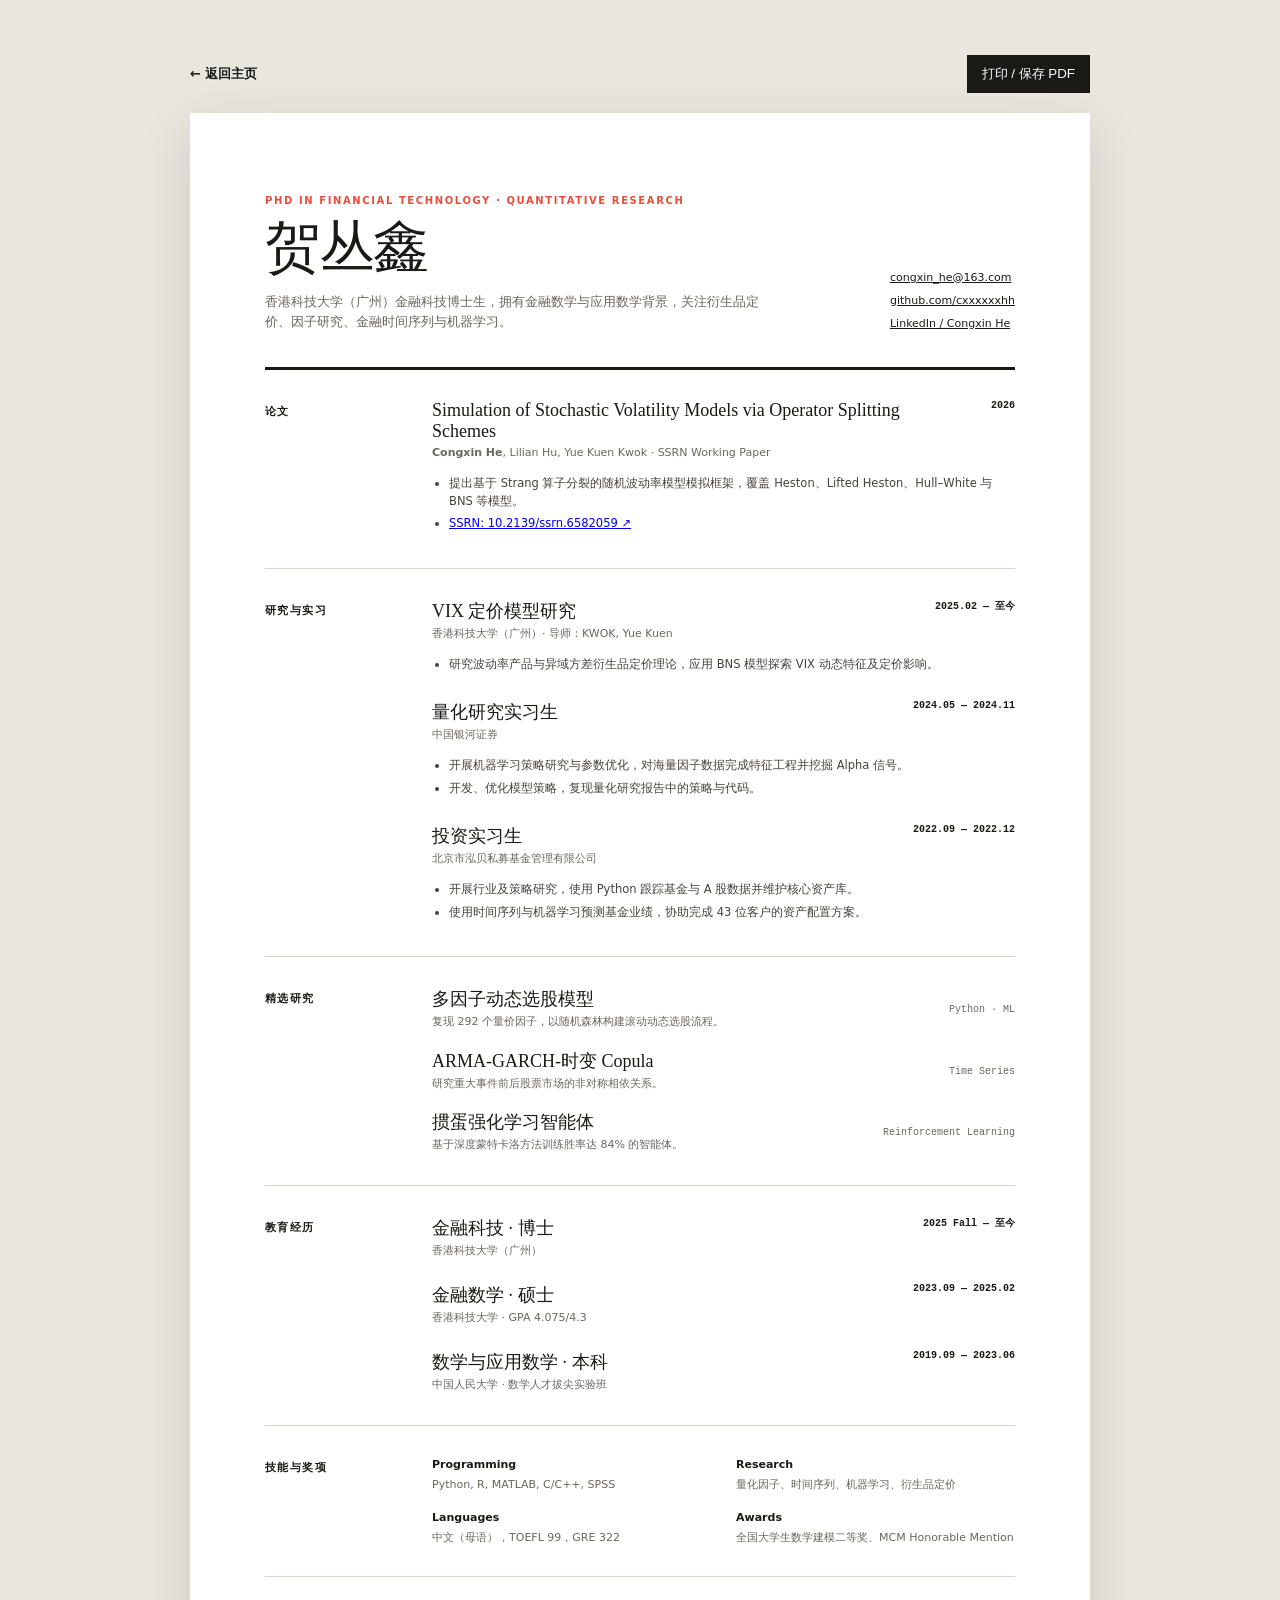
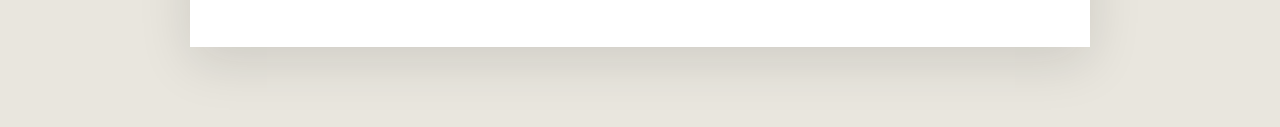
==== resume.html @ 7f7f2524 "Add SSRN working paper" ====
<!doctype html>
<html lang="zh-CN">
  <head>
    <meta charset="UTF-8" />
    <meta name="viewport" content="width=device-width, initial-scale=1.0" />
    <title>简历 — 贺丛鑫 Congxin He</title>
    <link rel="stylesheet" href="resume.css" />
  </head>
  <body>
    <div class="resume-actions">
      <a href="index.html">← 返回主页</a>
      <button type="button" onclick="window.print()">打印 / 保存 PDF</button>
    </div>
    <main class="resume">
      <header>
        <div><p class="kicker">PHD IN FINANCIAL TECHNOLOGY · QUANTITATIVE RESEARCH</p><h1>贺丛鑫</h1><p class="summary">香港科技大学（广州）金融科技博士生，拥有金融数学与应用数学背景，关注衍生品定价、因子研究、金融时间序列与机器学习。</p></div>
        <address><a href="mailto:congxin_he@163.com">congxin_he@163.com</a><a href="https://github.com/cxxxxxxhh">github.com/cxxxxxxhh</a><a href="https://www.linkedin.com/in/congxin-he-a1b0b9287/">LinkedIn / Congxin He</a></address>
      </header>
      <section><h2>论文</h2><div class="entry"><div class="entry-title"><div><h3>Simulation of Stochastic Volatility Models via Operator Splitting Schemes</h3><p><b>Congxin He</b>, Lilian Hu, Yue Kuen Kwok · SSRN Working Paper</p></div><time>2026</time></div><ul><li>提出基于 Strang 算子分裂的随机波动率模型模拟框架，覆盖 Heston、Lifted Heston、Hull–White 与 BNS 等模型。</li><li><a href="https://papers.ssrn.com/sol3/papers.cfm?abstract_id=6582059">SSRN: 10.2139/ssrn.6582059 ↗</a></li></ul></div></section>
      <section><h2>研究与实习</h2><div><div class="entry"><div class="entry-title"><div><h3>VIX 定价模型研究</h3><p>香港科技大学（广州）· 导师：KWOK, Yue Kuen</p></div><time>2025.02 — 至今</time></div><ul><li>研究波动率产品与异域方差衍生品定价理论，应用 BNS 模型探索 VIX 动态特征及定价影响。</li></ul></div><div class="entry"><div class="entry-title"><div><h3>量化研究实习生</h3><p>中国银河证券</p></div><time>2024.05 — 2024.11</time></div><ul><li>开展机器学习策略研究与参数优化，对海量因子数据完成特征工程并挖掘 Alpha 信号。</li><li>开发、优化模型策略，复现量化研究报告中的策略与代码。</li></ul></div><div class="entry"><div class="entry-title"><div><h3>投资实习生</h3><p>北京市泓贝私募基金管理有限公司</p></div><time>2022.09 — 2022.12</time></div><ul><li>开展行业及策略研究，使用 Python 跟踪基金与 A 股数据并维护核心资产库。</li><li>使用时间序列与机器学习预测基金业绩，协助完成 43 位客户的资产配置方案。</li></ul></div></div></section>
      <section><h2>精选研究</h2><div><div class="project"><div><h3>多因子动态选股模型</h3><p>复现 292 个量价因子，以随机森林构建滚动动态选股流程。</p></div><span>Python · ML</span></div><div class="project"><div><h3>ARMA-GARCH-时变 Copula</h3><p>研究重大事件前后股票市场的非对称相依关系。</p></div><span>Time Series</span></div><div class="project"><div><h3>掼蛋强化学习智能体</h3><p>基于深度蒙特卡洛方法训练胜率达 84% 的智能体。</p></div><span>Reinforcement Learning</span></div></div></section>
      <section><h2>教育经历</h2><div><div class="entry-title"><div><h3>金融科技 · 博士</h3><p>香港科技大学（广州）</p></div><time>2025 Fall — 至今</time></div><div class="entry-title education-second"><div><h3>金融数学 · 硕士</h3><p>香港科技大学 · GPA 4.075/4.3</p></div><time>2023.09 — 2025.02</time></div><div class="entry-title education-second"><div><h3>数学与应用数学 · 本科</h3><p>中国人民大学 · 数学人才拔尖实验班</p></div><time>2019.09 — 2023.06</time></div></div></section>
      <section><h2>技能与奖项</h2><div class="skill-grid"><p><b>Programming</b>Python, R, MATLAB, C/C++, SPSS</p><p><b>Research</b>量化因子、时间序列、机器学习、衍生品定价</p><p><b>Languages</b>中文（母语），TOEFL 99，GRE 322</p><p><b>Awards</b>全国大学生数学建模二等奖、MCM Honorable Mention</p></div></section>
    </main>
  </body>
</html>
---- resume.css ----
:root { --paper: #fff; --ink: #191916; --muted: #68665f; --coral: #e94e3d; --line: #d8d5cd; }
* { box-sizing: border-box; }
body { margin: 0; padding: 55px 20px 80px; background: #e9e6de; color: var(--ink); font-family: Inter, "PingFang SC", system-ui, sans-serif; line-height: 1.55; }
.resume-actions { max-width: 900px; margin: 0 auto 20px; display: flex; justify-content: space-between; align-items: center; font-size: 13px; font-weight: 700; }.resume-actions a { color: inherit; text-decoration: none; }.resume-actions button { border: 0; background: var(--ink); color: white; padding: 10px 15px; cursor: pointer; }
.resume { width: min(900px, 100%); min-height: 1200px; margin: auto; background: var(--paper); padding: 70px 75px; box-shadow: 0 15px 50px rgba(20,20,18,.12); }
header { display: grid; grid-template-columns: 1fr auto; gap: 70px; border-bottom: 3px solid var(--ink); padding-bottom: 35px; }
.kicker { color: var(--coral); font-size: 10px; font-weight: 800; letter-spacing: .16em; }h1 { font: 500 56px/1 Georgia, serif; letter-spacing: -.04em; margin: 8px 0 17px; }.summary { max-width: 500px; margin: 0; color: var(--muted); font-size: 13px; }address { display: flex; flex-direction: column; gap: 6px; align-self: end; font-size: 11px; font-style: normal; }address a { color: inherit; }
section { display: grid; grid-template-columns: 135px 1fr; gap: 32px; padding: 30px 0; border-bottom: 1px solid var(--line); }section h2 { margin: 3px 0; font-size: 11px; letter-spacing: .13em; text-transform: uppercase; }.entry + .entry { margin-top: 26px; }.entry-title { display: flex; justify-content: space-between; gap: 30px; }.entry-title h3, .project h3 { margin: 0; font: 500 18px Georgia, serif; }.entry-title p, .project p { margin: 2px 0; color: var(--muted); font-size: 11px; }.entry-title time { white-space: nowrap; font: 700 10px monospace; }.entry ul { padding-left: 17px; margin: 12px 0 0; color: #44423d; font-size: 11.5px; }.entry li { margin: 5px 0; }.project { display: flex; justify-content: space-between; gap: 30px; align-items: center; }.project + .project { margin-top: 16px; }.project span { color: var(--muted); font: 10px monospace; }.skill-grid { display: grid; grid-template-columns: 1fr 1fr; gap: 16px 25px; }.skill-grid p { margin: 0; color: var(--muted); font-size: 11px; }.skill-grid b { display: block; color: var(--ink); margin-bottom: 3px; }
.education-second { margin-top: 22px; }
@media (max-width: 650px) { body { padding: 20px 10px; }.resume { padding: 40px 28px; }.resume-actions { padding: 0 5px; }header { grid-template-columns: 1fr; gap: 25px; }section { grid-template-columns: 1fr; gap: 15px; }.skill-grid { grid-template-columns: 1fr; }h1 { font-size: 46px; } }
@media print { @page { size: A4; margin: 0; }body { padding: 0; background: white; }.resume-actions { display: none; }.resume { width: 210mm; min-height: 297mm; padding: 15mm 17mm; box-shadow: none; }.resume { font-size: 95%; }section { padding: 22px 0; } }
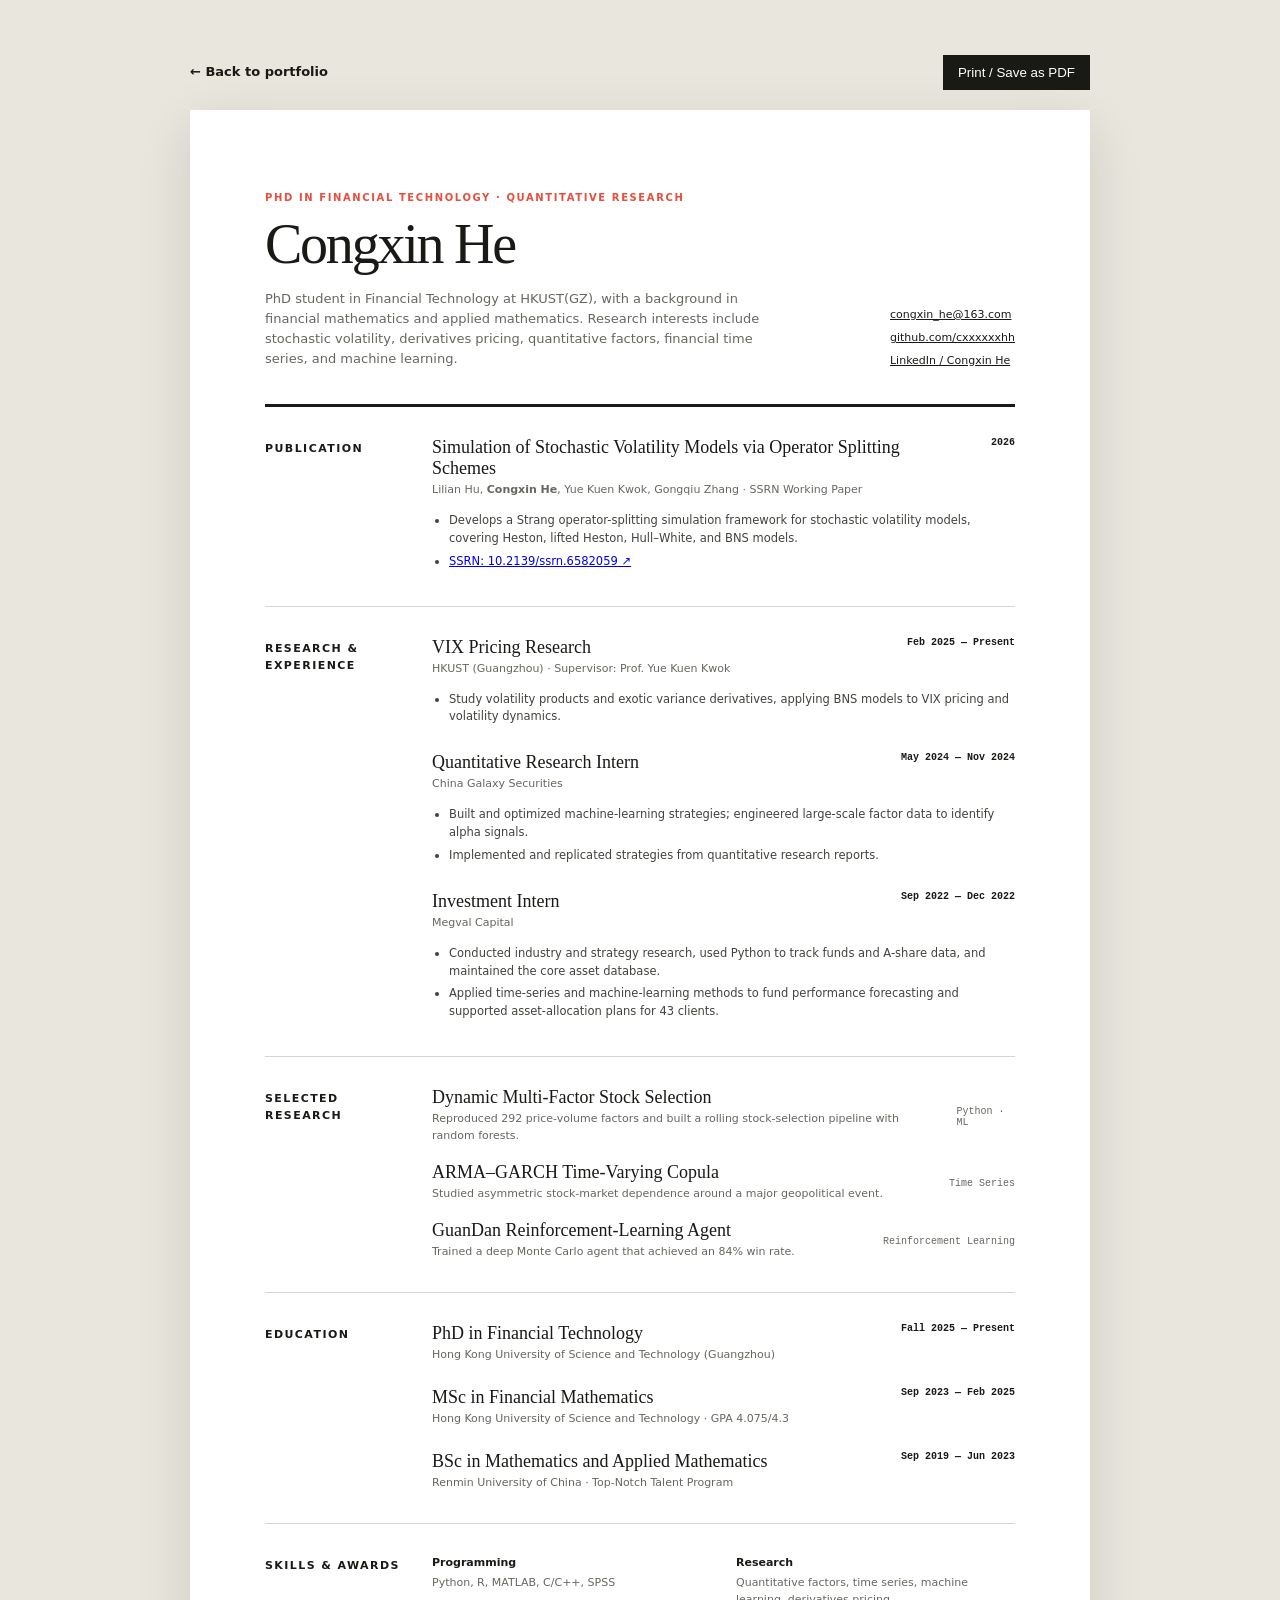
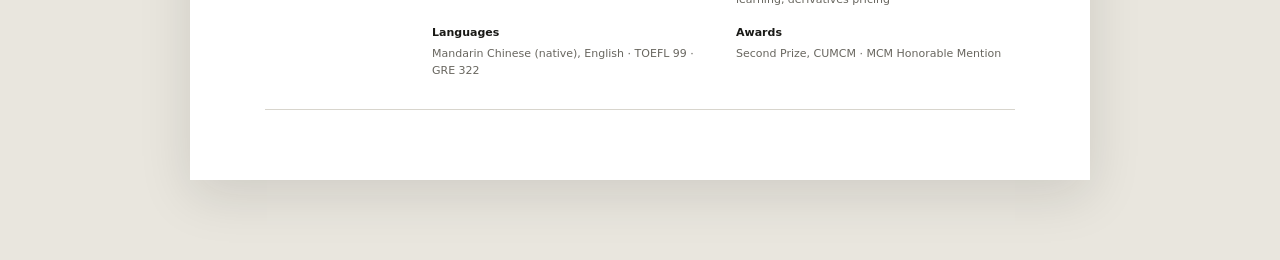
==== commit a7eebd12: "Convert portfolio to English and update paper authors" ====
--- a/resume.html
+++ b/resume.html
@@ -1,26 +1,93 @@
 <!doctype html>
-<html lang="zh-CN">
+<html lang="en">
   <head>
     <meta charset="UTF-8" />
     <meta name="viewport" content="width=device-width, initial-scale=1.0" />
-    <title>简历 — 贺丛鑫 Congxin He</title>
+    <meta name="description" content="Academic CV of Congxin He, PhD student in Financial Technology at HKUST(GZ)." />
+    <title>CV — Congxin He</title>
     <link rel="stylesheet" href="resume.css" />
   </head>
   <body>
     <div class="resume-actions">
-      <a href="index.html">← 返回主页</a>
-      <button type="button" onclick="window.print()">打印 / 保存 PDF</button>
+      <a href="index.html">← Back to portfolio</a>
+      <button type="button" onclick="window.print()">Print / Save as PDF</button>
     </div>
     <main class="resume">
       <header>
-        <div><p class="kicker">PHD IN FINANCIAL TECHNOLOGY · QUANTITATIVE RESEARCH</p><h1>贺丛鑫</h1><p class="summary">香港科技大学（广州）金融科技博士生，拥有金融数学与应用数学背景，关注衍生品定价、因子研究、金融时间序列与机器学习。</p></div>
-        <address><a href="mailto:congxin_he@163.com">congxin_he@163.com</a><a href="https://github.com/cxxxxxxhh">github.com/cxxxxxxhh</a><a href="https://www.linkedin.com/in/congxin-he-a1b0b9287/">LinkedIn / Congxin He</a></address>
+        <div>
+          <p class="kicker">PHD IN FINANCIAL TECHNOLOGY · QUANTITATIVE RESEARCH</p>
+          <h1>Congxin He</h1>
+          <p class="summary">PhD student in Financial Technology at HKUST(GZ), with a background in financial mathematics and applied mathematics. Research interests include stochastic volatility, derivatives pricing, quantitative factors, financial time series, and machine learning.</p>
+        </div>
+        <address>
+          <a href="mailto:congxin_he@163.com">congxin_he@163.com</a>
+          <a href="https://github.com/cxxxxxxhh">github.com/cxxxxxxhh</a>
+          <a href="https://www.linkedin.com/in/congxin-he-a1b0b9287/">LinkedIn / Congxin He</a>
+        </address>
       </header>
-      <section><h2>论文</h2><div class="entry"><div class="entry-title"><div><h3>Simulation of Stochastic Volatility Models via Operator Splitting Schemes</h3><p><b>Congxin He</b>, Lilian Hu, Yue Kuen Kwok · SSRN Working Paper</p></div><time>2026</time></div><ul><li>提出基于 Strang 算子分裂的随机波动率模型模拟框架，覆盖 Heston、Lifted Heston、Hull–White 与 BNS 等模型。</li><li><a href="https://papers.ssrn.com/sol3/papers.cfm?abstract_id=6582059">SSRN: 10.2139/ssrn.6582059 ↗</a></li></ul></div></section>
-      <section><h2>研究与实习</h2><div><div class="entry"><div class="entry-title"><div><h3>VIX 定价模型研究</h3><p>香港科技大学（广州）· 导师：KWOK, Yue Kuen</p></div><time>2025.02 — 至今</time></div><ul><li>研究波动率产品与异域方差衍生品定价理论，应用 BNS 模型探索 VIX 动态特征及定价影响。</li></ul></div><div class="entry"><div class="entry-title"><div><h3>量化研究实习生</h3><p>中国银河证券</p></div><time>2024.05 — 2024.11</time></div><ul><li>开展机器学习策略研究与参数优化，对海量因子数据完成特征工程并挖掘 Alpha 信号。</li><li>开发、优化模型策略，复现量化研究报告中的策略与代码。</li></ul></div><div class="entry"><div class="entry-title"><div><h3>投资实习生</h3><p>北京市泓贝私募基金管理有限公司</p></div><time>2022.09 — 2022.12</time></div><ul><li>开展行业及策略研究，使用 Python 跟踪基金与 A 股数据并维护核心资产库。</li><li>使用时间序列与机器学习预测基金业绩，协助完成 43 位客户的资产配置方案。</li></ul></div></div></section>
-      <section><h2>精选研究</h2><div><div class="project"><div><h3>多因子动态选股模型</h3><p>复现 292 个量价因子，以随机森林构建滚动动态选股流程。</p></div><span>Python · ML</span></div><div class="project"><div><h3>ARMA-GARCH-时变 Copula</h3><p>研究重大事件前后股票市场的非对称相依关系。</p></div><span>Time Series</span></div><div class="project"><div><h3>掼蛋强化学习智能体</h3><p>基于深度蒙特卡洛方法训练胜率达 84% 的智能体。</p></div><span>Reinforcement Learning</span></div></div></section>
-      <section><h2>教育经历</h2><div><div class="entry-title"><div><h3>金融科技 · 博士</h3><p>香港科技大学（广州）</p></div><time>2025 Fall — 至今</time></div><div class="entry-title education-second"><div><h3>金融数学 · 硕士</h3><p>香港科技大学 · GPA 4.075/4.3</p></div><time>2023.09 — 2025.02</time></div><div class="entry-title education-second"><div><h3>数学与应用数学 · 本科</h3><p>中国人民大学 · 数学人才拔尖实验班</p></div><time>2019.09 — 2023.06</time></div></div></section>
-      <section><h2>技能与奖项</h2><div class="skill-grid"><p><b>Programming</b>Python, R, MATLAB, C/C++, SPSS</p><p><b>Research</b>量化因子、时间序列、机器学习、衍生品定价</p><p><b>Languages</b>中文（母语），TOEFL 99，GRE 322</p><p><b>Awards</b>全国大学生数学建模二等奖、MCM Honorable Mention</p></div></section>
+
+      <section>
+        <h2>Publication</h2>
+        <div class="entry">
+          <div class="entry-title">
+            <div>
+              <h3>Simulation of Stochastic Volatility Models via Operator Splitting Schemes</h3>
+              <p>Lilian Hu, <b>Congxin He</b>, Yue Kuen Kwok, Gongqiu Zhang · SSRN Working Paper</p>
+            </div>
+            <time>2026</time>
+          </div>
+          <ul>
+            <li>Develops a Strang operator-splitting simulation framework for stochastic volatility models, covering Heston, lifted Heston, Hull–White, and BNS models.</li>
+            <li><a href="https://papers.ssrn.com/sol3/papers.cfm?abstract_id=6582059">SSRN: 10.2139/ssrn.6582059 ↗</a></li>
+          </ul>
+        </div>
+      </section>
+
+      <section>
+        <h2>Research & Experience</h2>
+        <div>
+          <div class="entry">
+            <div class="entry-title"><div><h3>VIX Pricing Research</h3><p>HKUST (Guangzhou) · Supervisor: Prof. Yue Kuen Kwok</p></div><time>Feb 2025 — Present</time></div>
+            <ul><li>Study volatility products and exotic variance derivatives, applying BNS models to VIX pricing and volatility dynamics.</li></ul>
+          </div>
+          <div class="entry">
+            <div class="entry-title"><div><h3>Quantitative Research Intern</h3><p>China Galaxy Securities</p></div><time>May 2024 — Nov 2024</time></div>
+            <ul><li>Built and optimized machine-learning strategies; engineered large-scale factor data to identify alpha signals.</li><li>Implemented and replicated strategies from quantitative research reports.</li></ul>
+          </div>
+          <div class="entry">
+            <div class="entry-title"><div><h3>Investment Intern</h3><p>Megval Capital</p></div><time>Sep 2022 — Dec 2022</time></div>
+            <ul><li>Conducted industry and strategy research, used Python to track funds and A-share data, and maintained the core asset database.</li><li>Applied time-series and machine-learning methods to fund performance forecasting and supported asset-allocation plans for 43 clients.</li></ul>
+          </div>
+        </div>
+      </section>
+
+      <section>
+        <h2>Selected Research</h2>
+        <div>
+          <div class="project"><div><h3>Dynamic Multi-Factor Stock Selection</h3><p>Reproduced 292 price-volume factors and built a rolling stock-selection pipeline with random forests.</p></div><span>Python · ML</span></div>
+          <div class="project"><div><h3>ARMA–GARCH Time-Varying Copula</h3><p>Studied asymmetric stock-market dependence around a major geopolitical event.</p></div><span>Time Series</span></div>
+          <div class="project"><div><h3>GuanDan Reinforcement-Learning Agent</h3><p>Trained a deep Monte Carlo agent that achieved an 84% win rate.</p></div><span>Reinforcement Learning</span></div>
+        </div>
+      </section>
+
+      <section>
+        <h2>Education</h2>
+        <div>
+          <div class="entry-title"><div><h3>PhD in Financial Technology</h3><p>Hong Kong University of Science and Technology (Guangzhou)</p></div><time>Fall 2025 — Present</time></div>
+          <div class="entry-title education-second"><div><h3>MSc in Financial Mathematics</h3><p>Hong Kong University of Science and Technology · GPA 4.075/4.3</p></div><time>Sep 2023 — Feb 2025</time></div>
+          <div class="entry-title education-second"><div><h3>BSc in Mathematics and Applied Mathematics</h3><p>Renmin University of China · Top-Notch Talent Program</p></div><time>Sep 2019 — Jun 2023</time></div>
+        </div>
+      </section>
+
+      <section>
+        <h2>Skills & Awards</h2>
+        <div class="skill-grid">
+          <p><b>Programming</b>Python, R, MATLAB, C/C++, SPSS</p>
+          <p><b>Research</b>Quantitative factors, time series, machine learning, derivatives pricing</p>
+          <p><b>Languages</b>Mandarin Chinese (native), English · TOEFL 99 · GRE 322</p>
+          <p><b>Awards</b>Second Prize, CUMCM · MCM Honorable Mention</p>
+        </div>
+      </section>
     </main>
   </body>
 </html>
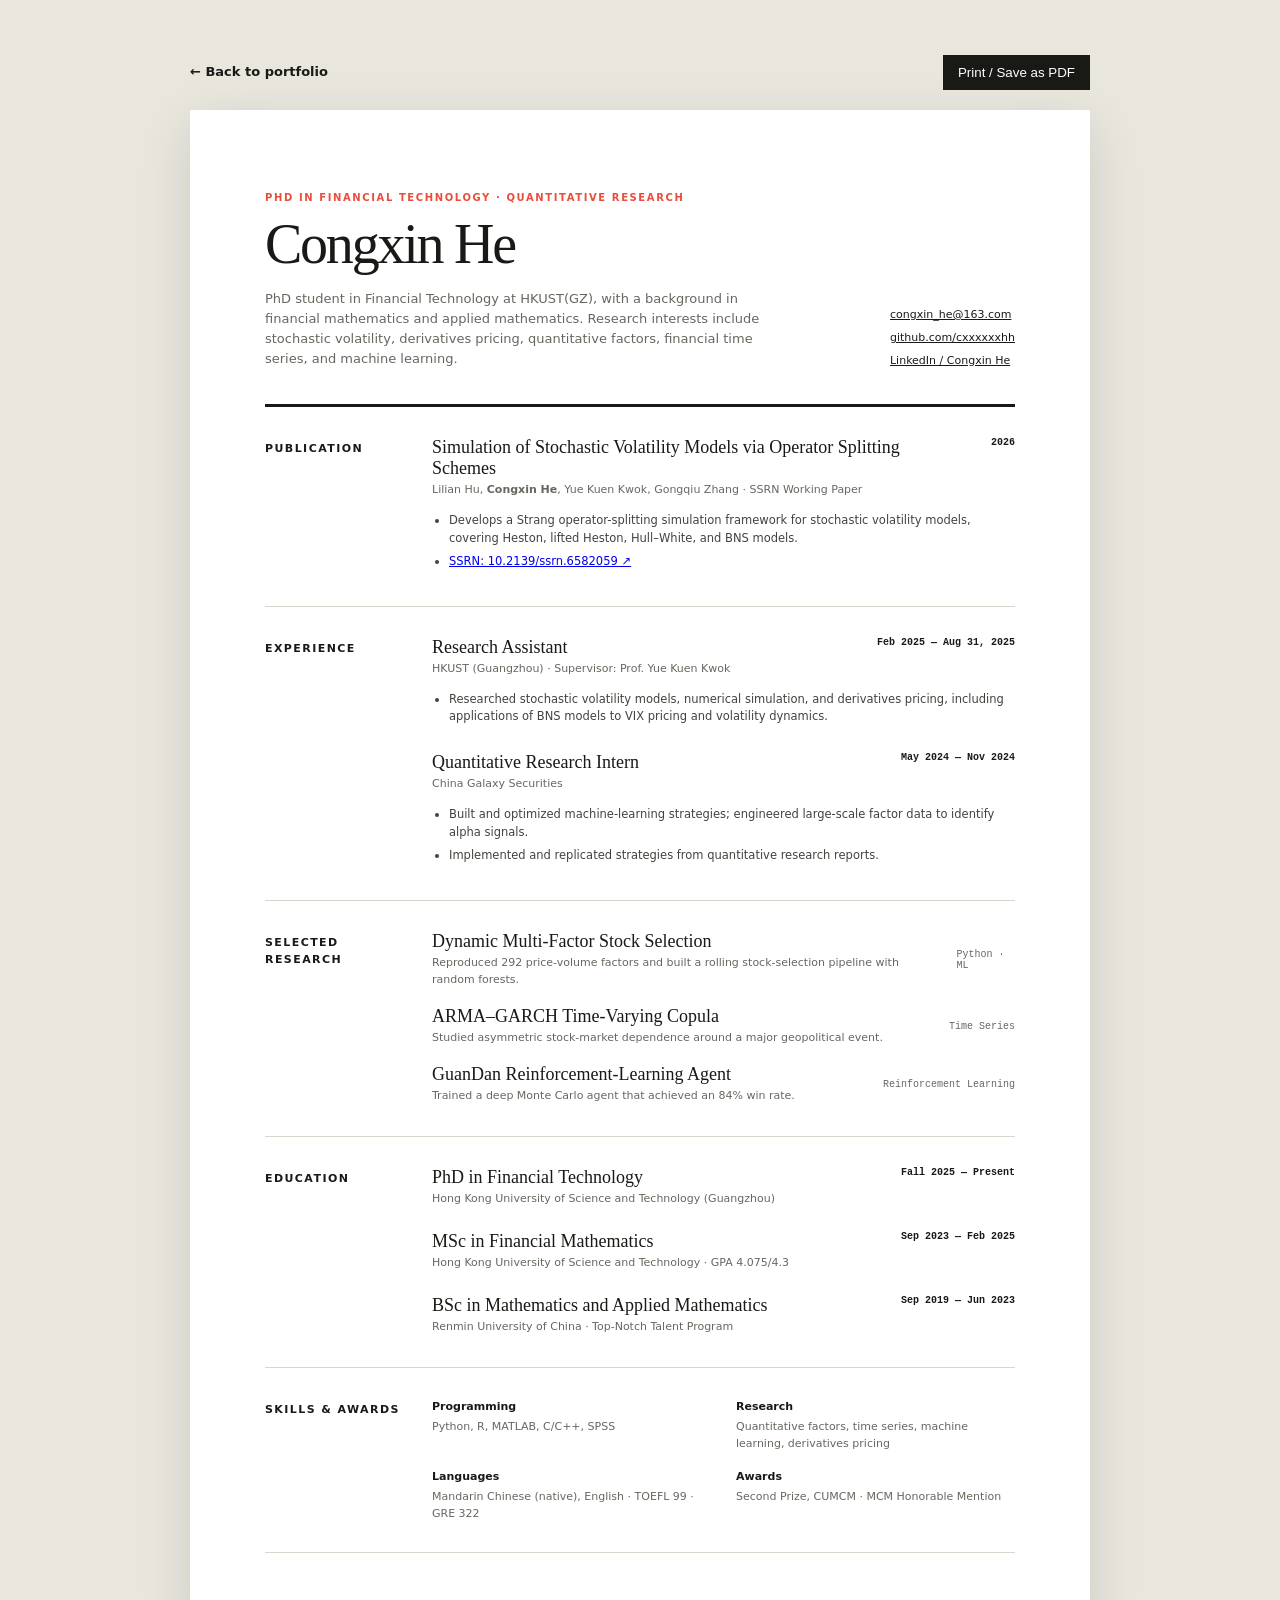
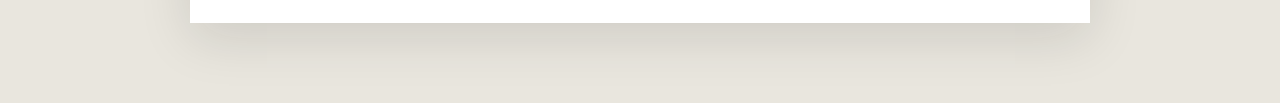
==== commit d7ccc726: "Separate education and experience sections" ====
--- a/resume.html
+++ b/resume.html
@@ -5,7 +5,7 @@
     <meta name="viewport" content="width=device-width, initial-scale=1.0" />
     <meta name="description" content="Academic CV of Congxin He, PhD student in Financial Technology at HKUST(GZ)." />
     <title>CV — Congxin He</title>
-    <link rel="stylesheet" href="resume.css" />
+    <link rel="stylesheet" href="resume.css?v=20260727-2" />
   </head>
   <body>
     <div class="resume-actions">
@@ -44,19 +44,15 @@
       </section>
 
       <section>
-        <h2>Research & Experience</h2>
+        <h2>Experience</h2>
         <div>
           <div class="entry">
-            <div class="entry-title"><div><h3>VIX Pricing Research</h3><p>HKUST (Guangzhou) · Supervisor: Prof. Yue Kuen Kwok</p></div><time>Feb 2025 — Present</time></div>
-            <ul><li>Study volatility products and exotic variance derivatives, applying BNS models to VIX pricing and volatility dynamics.</li></ul>
+            <div class="entry-title"><div><h3>Research Assistant</h3><p>HKUST (Guangzhou) · Supervisor: Prof. Yue Kuen Kwok</p></div><time>Feb 2025 — Aug 31, 2025</time></div>
+            <ul><li>Researched stochastic volatility models, numerical simulation, and derivatives pricing, including applications of BNS models to VIX pricing and volatility dynamics.</li></ul>
           </div>
           <div class="entry">
             <div class="entry-title"><div><h3>Quantitative Research Intern</h3><p>China Galaxy Securities</p></div><time>May 2024 — Nov 2024</time></div>
             <ul><li>Built and optimized machine-learning strategies; engineered large-scale factor data to identify alpha signals.</li><li>Implemented and replicated strategies from quantitative research reports.</li></ul>
-          </div>
-          <div class="entry">
-            <div class="entry-title"><div><h3>Investment Intern</h3><p>Megval Capital</p></div><time>Sep 2022 — Dec 2022</time></div>
-            <ul><li>Conducted industry and strategy research, used Python to track funds and A-share data, and maintained the core asset database.</li><li>Applied time-series and machine-learning methods to fund performance forecasting and supported asset-allocation plans for 43 clients.</li></ul>
           </div>
         </div>
       </section>
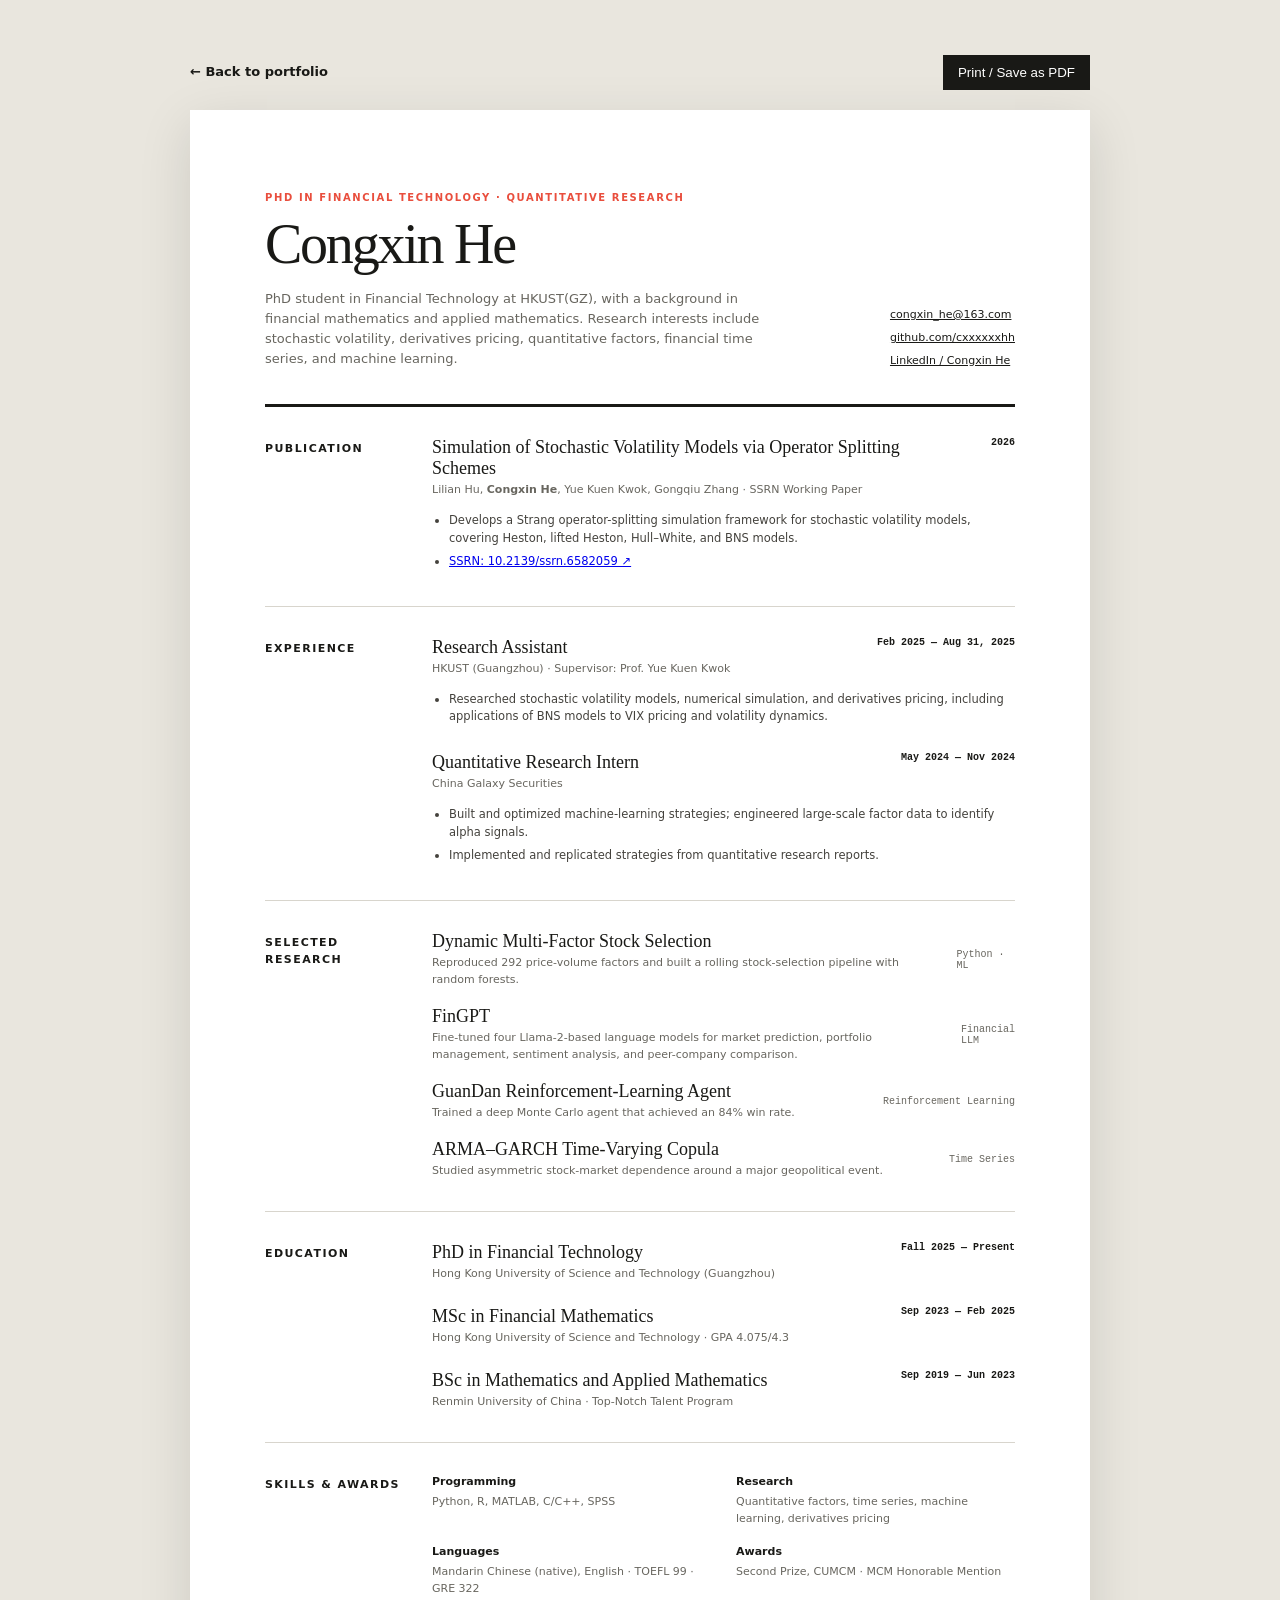
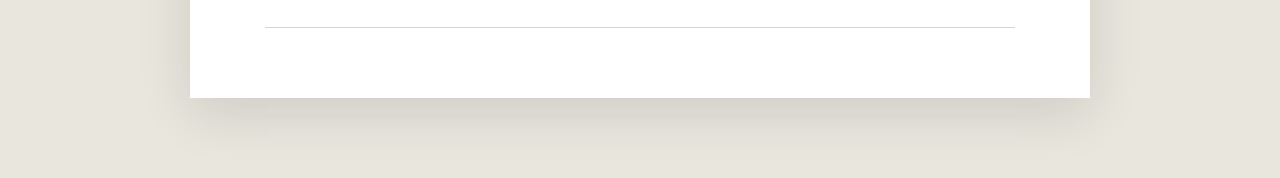
==== commit c32fedd9: "Replace project gallery with compact research list" ====
--- a/resume.html
+++ b/resume.html
@@ -61,8 +61,9 @@
         <h2>Selected Research</h2>
         <div>
           <div class="project"><div><h3>Dynamic Multi-Factor Stock Selection</h3><p>Reproduced 292 price-volume factors and built a rolling stock-selection pipeline with random forests.</p></div><span>Python · ML</span></div>
+          <div class="project"><div><h3>FinGPT</h3><p>Fine-tuned four Llama-2-based language models for market prediction, portfolio management, sentiment analysis, and peer-company comparison.</p></div><span>Financial LLM</span></div>
+          <div class="project"><div><h3>GuanDan Reinforcement-Learning Agent</h3><p>Trained a deep Monte Carlo agent that achieved an 84% win rate.</p></div><span>Reinforcement Learning</span></div>
           <div class="project"><div><h3>ARMA–GARCH Time-Varying Copula</h3><p>Studied asymmetric stock-market dependence around a major geopolitical event.</p></div><span>Time Series</span></div>
-          <div class="project"><div><h3>GuanDan Reinforcement-Learning Agent</h3><p>Trained a deep Monte Carlo agent that achieved an 84% win rate.</p></div><span>Reinforcement Learning</span></div>
         </div>
       </section>
 
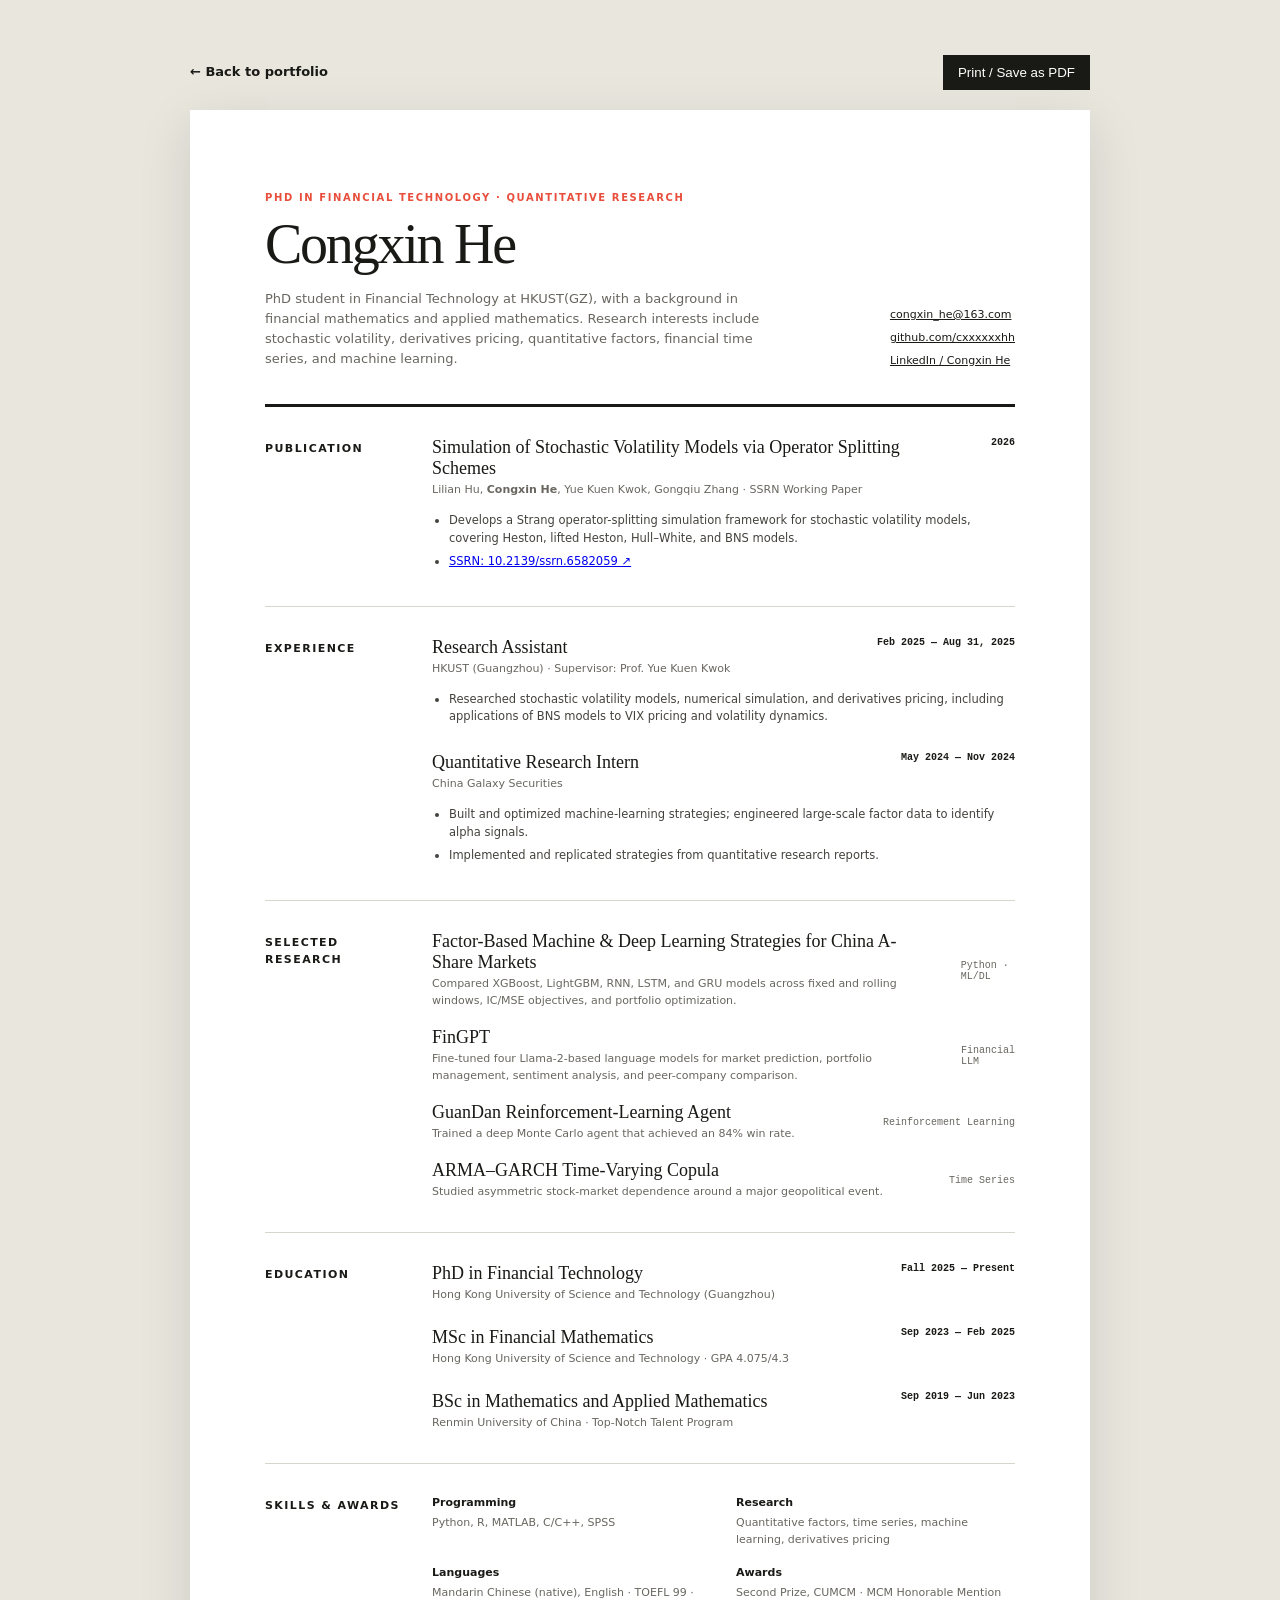
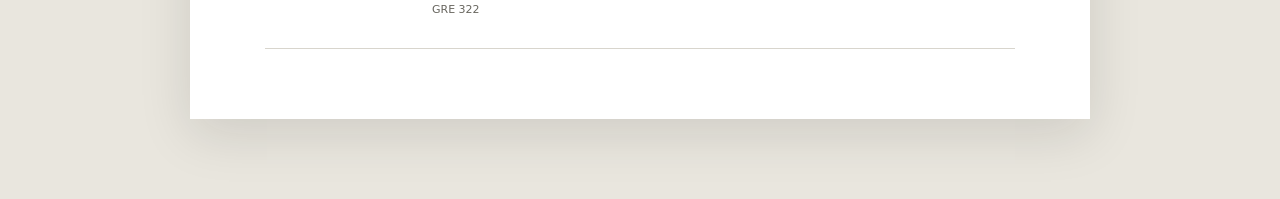
==== commit 63f68280: "Update A-share machine learning project" ====
--- a/resume.html
+++ b/resume.html
@@ -60,7 +60,7 @@
       <section>
         <h2>Selected Research</h2>
         <div>
-          <div class="project"><div><h3>Dynamic Multi-Factor Stock Selection</h3><p>Reproduced 292 price-volume factors and built a rolling stock-selection pipeline with random forests.</p></div><span>Python · ML</span></div>
+          <div class="project"><div><h3>Factor-Based Machine & Deep Learning Strategies for China A-Share Markets</h3><p>Compared XGBoost, LightGBM, RNN, LSTM, and GRU models across fixed and rolling windows, IC/MSE objectives, and portfolio optimization.</p></div><span>Python · ML/DL</span></div>
           <div class="project"><div><h3>FinGPT</h3><p>Fine-tuned four Llama-2-based language models for market prediction, portfolio management, sentiment analysis, and peer-company comparison.</p></div><span>Financial LLM</span></div>
           <div class="project"><div><h3>GuanDan Reinforcement-Learning Agent</h3><p>Trained a deep Monte Carlo agent that achieved an 84% win rate.</p></div><span>Reinforcement Learning</span></div>
           <div class="project"><div><h3>ARMA–GARCH Time-Varying Copula</h3><p>Studied asymmetric stock-market dependence around a major geopolitical event.</p></div><span>Time Series</span></div>
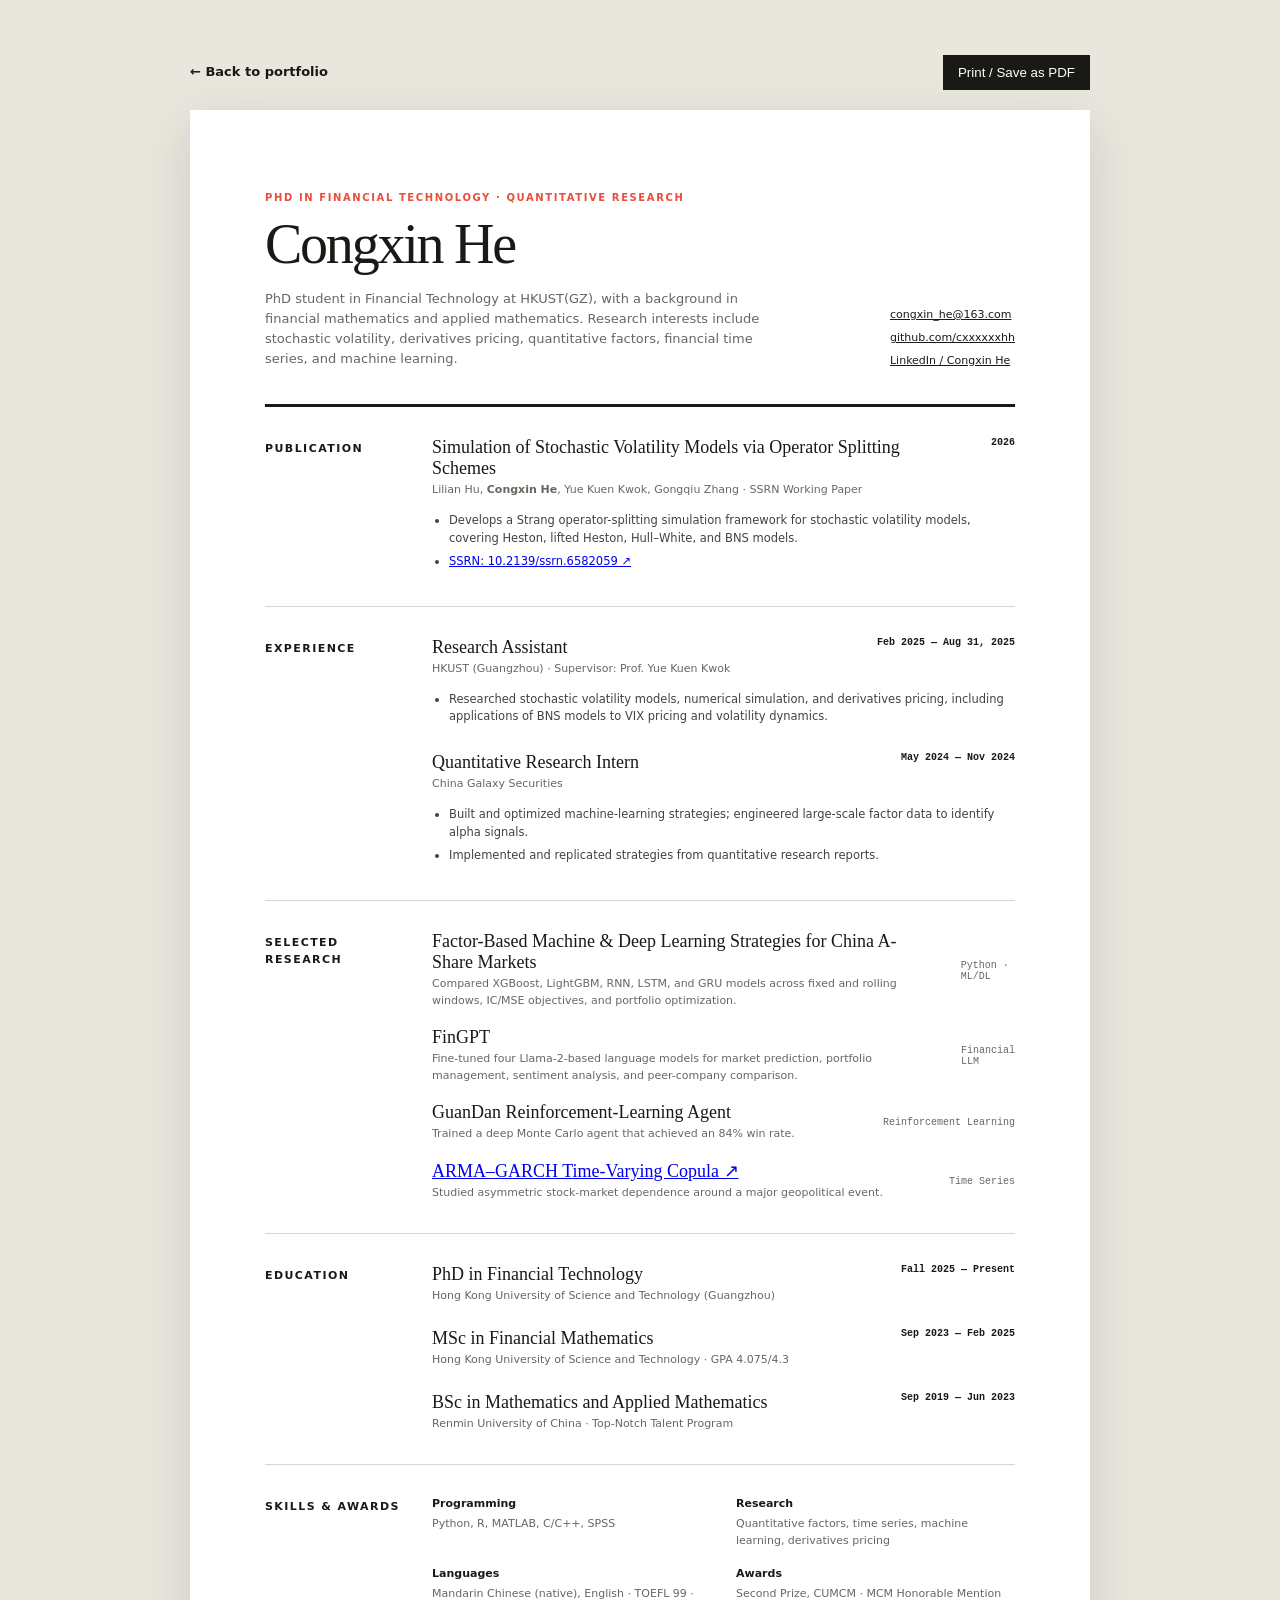
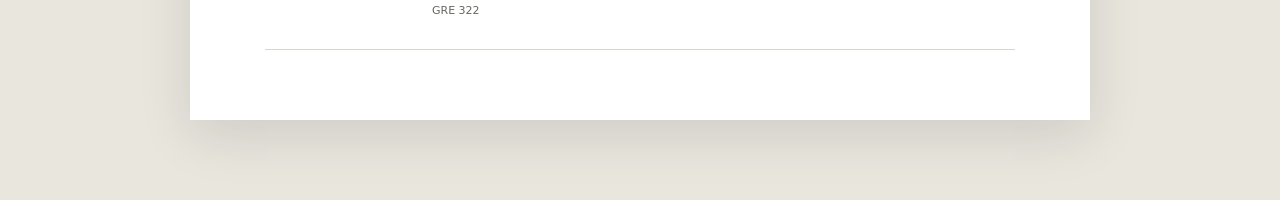
==== commit 26851053: "Link time-varying Copula project repository" ====
--- a/resume.html
+++ b/resume.html
@@ -63,7 +63,7 @@
           <div class="project"><div><h3>Factor-Based Machine & Deep Learning Strategies for China A-Share Markets</h3><p>Compared XGBoost, LightGBM, RNN, LSTM, and GRU models across fixed and rolling windows, IC/MSE objectives, and portfolio optimization.</p></div><span>Python · ML/DL</span></div>
           <div class="project"><div><h3>FinGPT</h3><p>Fine-tuned four Llama-2-based language models for market prediction, portfolio management, sentiment analysis, and peer-company comparison.</p></div><span>Financial LLM</span></div>
           <div class="project"><div><h3>GuanDan Reinforcement-Learning Agent</h3><p>Trained a deep Monte Carlo agent that achieved an 84% win rate.</p></div><span>Reinforcement Learning</span></div>
-          <div class="project"><div><h3>ARMA–GARCH Time-Varying Copula</h3><p>Studied asymmetric stock-market dependence around a major geopolitical event.</p></div><span>Time Series</span></div>
+          <div class="project"><div><h3><a href="https://github.com/cxxxxxxhh/WarEffectHKIndex">ARMA–GARCH Time-Varying Copula ↗</a></h3><p>Studied asymmetric stock-market dependence around a major geopolitical event.</p></div><span>Time Series</span></div>
         </div>
       </section>
 
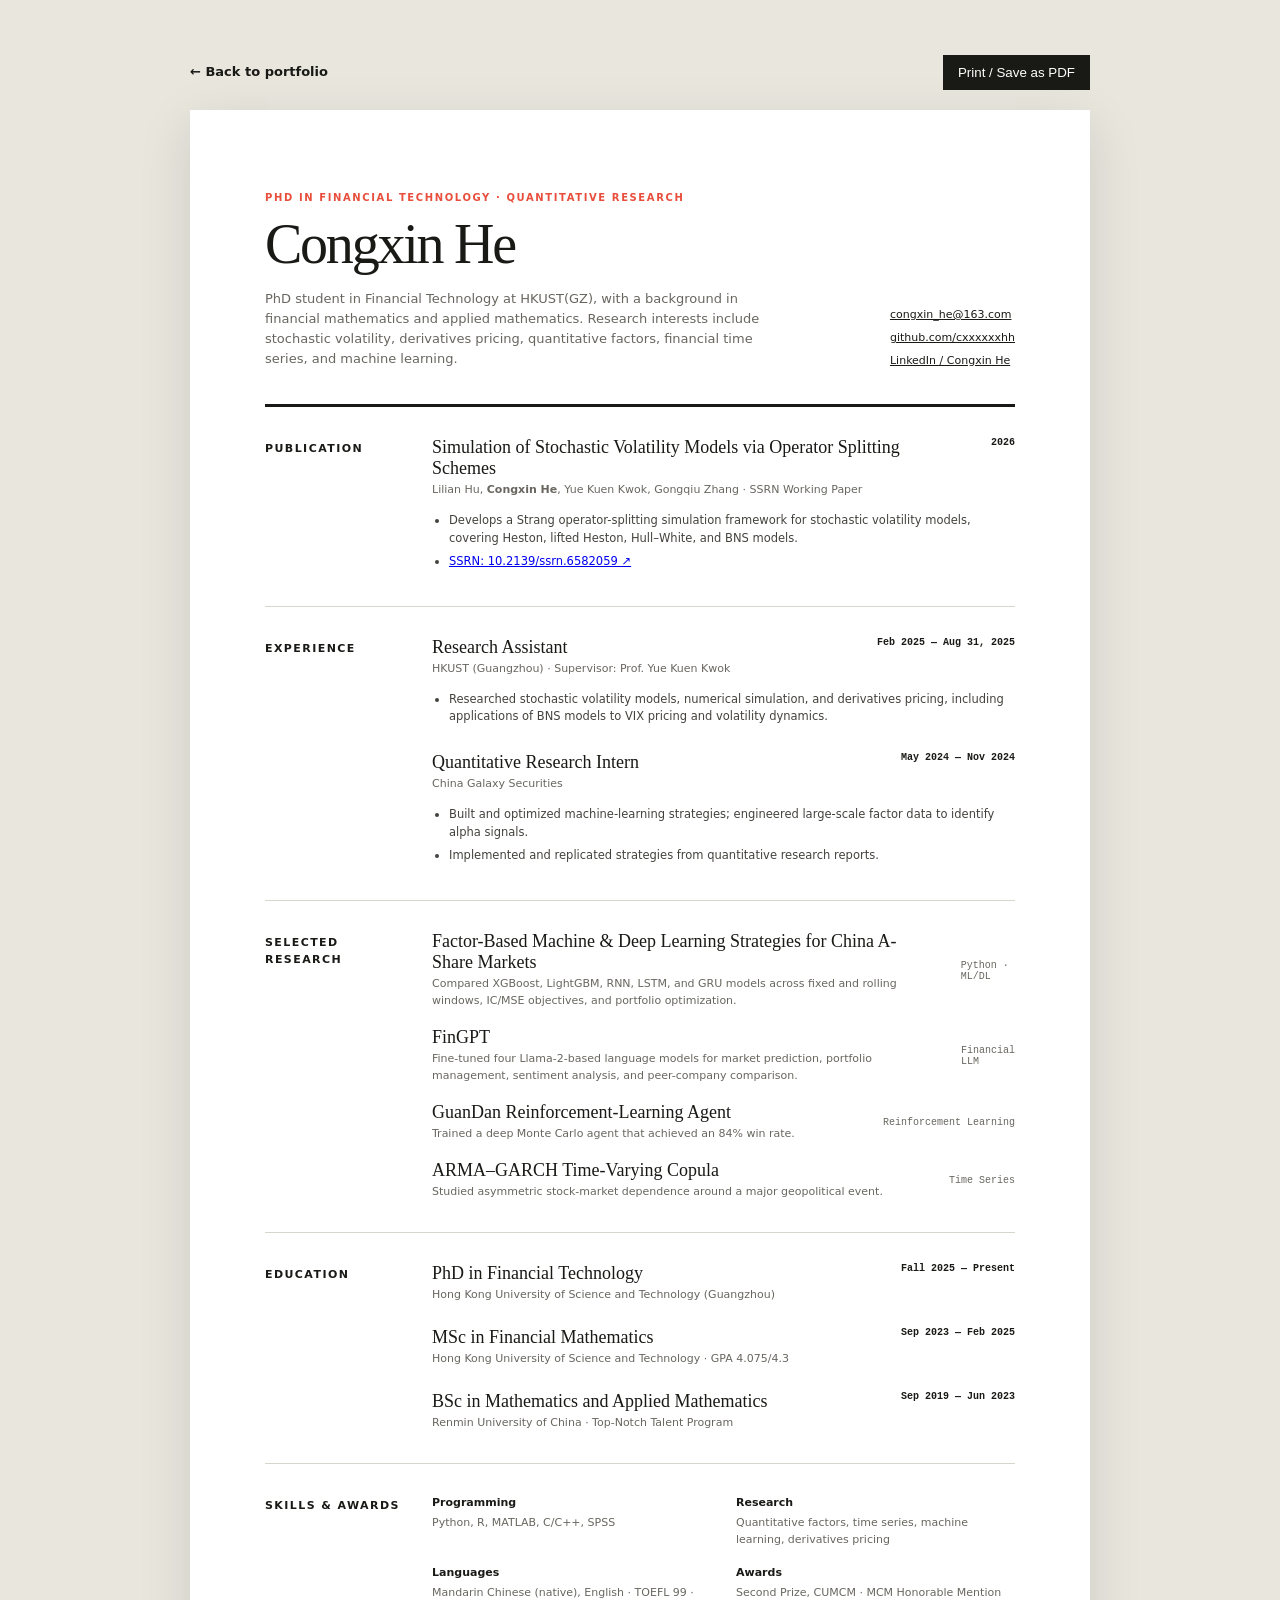
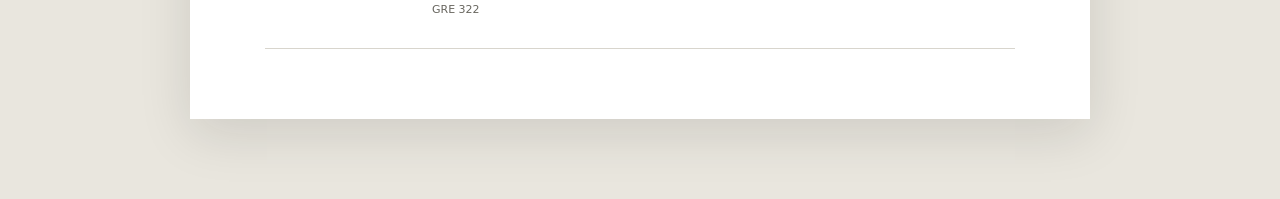
==== commit 229c539e: "Remove project link from online CV" ====
--- a/resume.html
+++ b/resume.html
@@ -63,7 +63,7 @@
           <div class="project"><div><h3>Factor-Based Machine & Deep Learning Strategies for China A-Share Markets</h3><p>Compared XGBoost, LightGBM, RNN, LSTM, and GRU models across fixed and rolling windows, IC/MSE objectives, and portfolio optimization.</p></div><span>Python · ML/DL</span></div>
           <div class="project"><div><h3>FinGPT</h3><p>Fine-tuned four Llama-2-based language models for market prediction, portfolio management, sentiment analysis, and peer-company comparison.</p></div><span>Financial LLM</span></div>
           <div class="project"><div><h3>GuanDan Reinforcement-Learning Agent</h3><p>Trained a deep Monte Carlo agent that achieved an 84% win rate.</p></div><span>Reinforcement Learning</span></div>
-          <div class="project"><div><h3><a href="https://github.com/cxxxxxxhh/WarEffectHKIndex">ARMA–GARCH Time-Varying Copula ↗</a></h3><p>Studied asymmetric stock-market dependence around a major geopolitical event.</p></div><span>Time Series</span></div>
+          <div class="project"><div><h3>ARMA–GARCH Time-Varying Copula</h3><p>Studied asymmetric stock-market dependence around a major geopolitical event.</p></div><span>Time Series</span></div>
         </div>
       </section>
 
